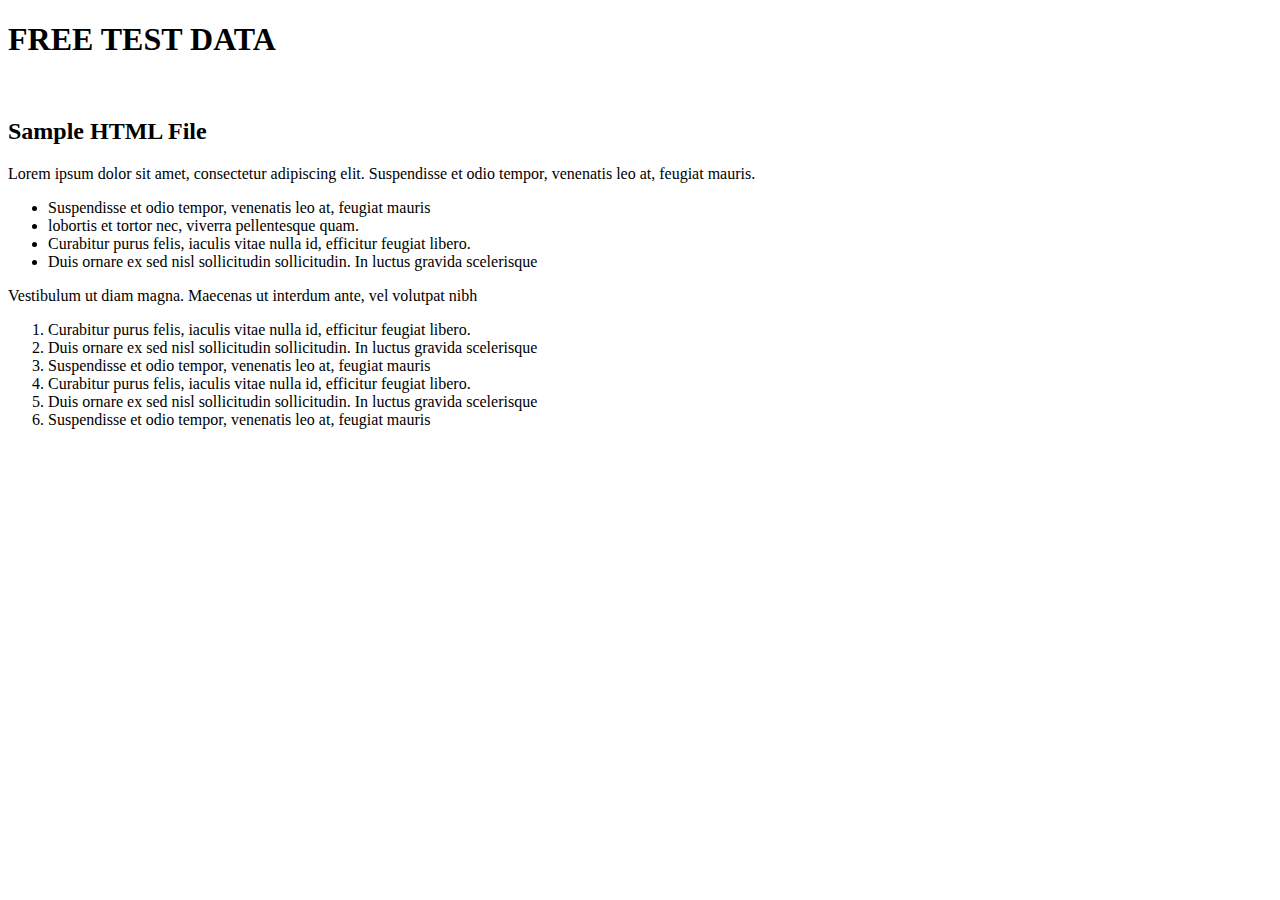
==== index.html @ 0b4f80ca "Add files via upload" ====
<!DOCTYPE html>
<html lang="en">
<head>
<meta charset="UTF-8">
<meta http-equiv="X-UA-Compatible" content="IE=edge">
<meta name="viewport" content="width=device-width, initial-scale=1.0">
<title>PTP Sample file for testing</title>
<META NAME="robots" CONTENT="noindex,nofollow">
</head>
<body>
<h1>FREE TEST DATA</h1>
<br>
<h2>Sample HTML File</h2>
<p>Lorem ipsum dolor sit amet, consectetur adipiscing elit. Suspendisse et odio tempor, venenatis leo at, feugiat mauris.</p>
<ul>
<li>Suspendisse et odio tempor, venenatis leo at, feugiat mauris</li>
<li>lobortis et tortor nec, viverra pellentesque quam. </li>
<li>Curabitur purus felis, iaculis vitae nulla id, efficitur feugiat libero.</li>
<li>Duis ornare ex sed nisl sollicitudin sollicitudin. In luctus gravida scelerisque</li>
</ul>
<p>Vestibulum ut diam magna. Maecenas ut interdum ante, vel volutpat nibh</p>
<ol>
<li>Curabitur purus felis, iaculis vitae nulla id, efficitur feugiat libero.</li>
<li>Duis ornare ex sed nisl sollicitudin sollicitudin. In luctus gravida scelerisque</li>
<li>Suspendisse et odio tempor, venenatis leo at, feugiat mauris</li>
<li>Curabitur purus felis, iaculis vitae nulla id, efficitur feugiat libero.</li>
<li>Duis ornare ex sed nisl sollicitudin sollicitudin. In luctus gravida scelerisque</li>
<li>Suspendisse et odio tempor, venenatis leo at, feugiat mauris</li>
</ol>
</body>
</html>
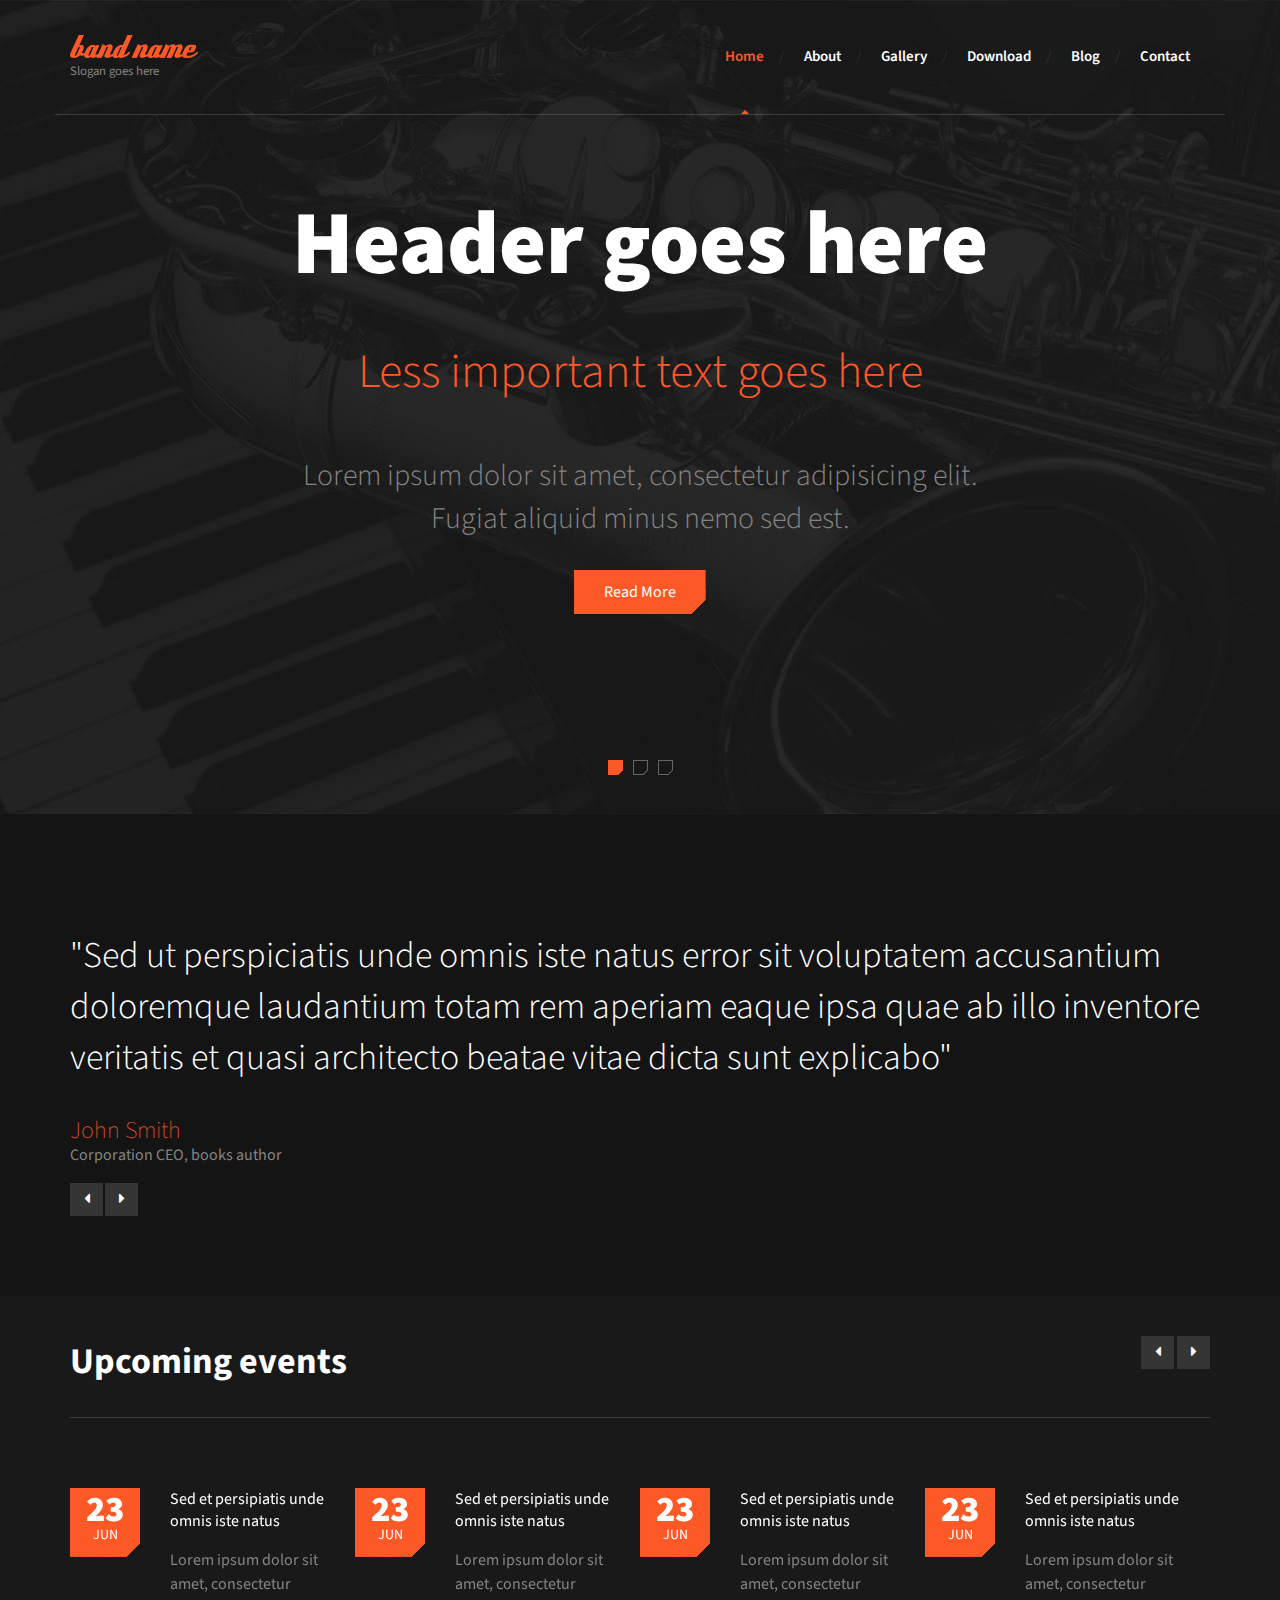
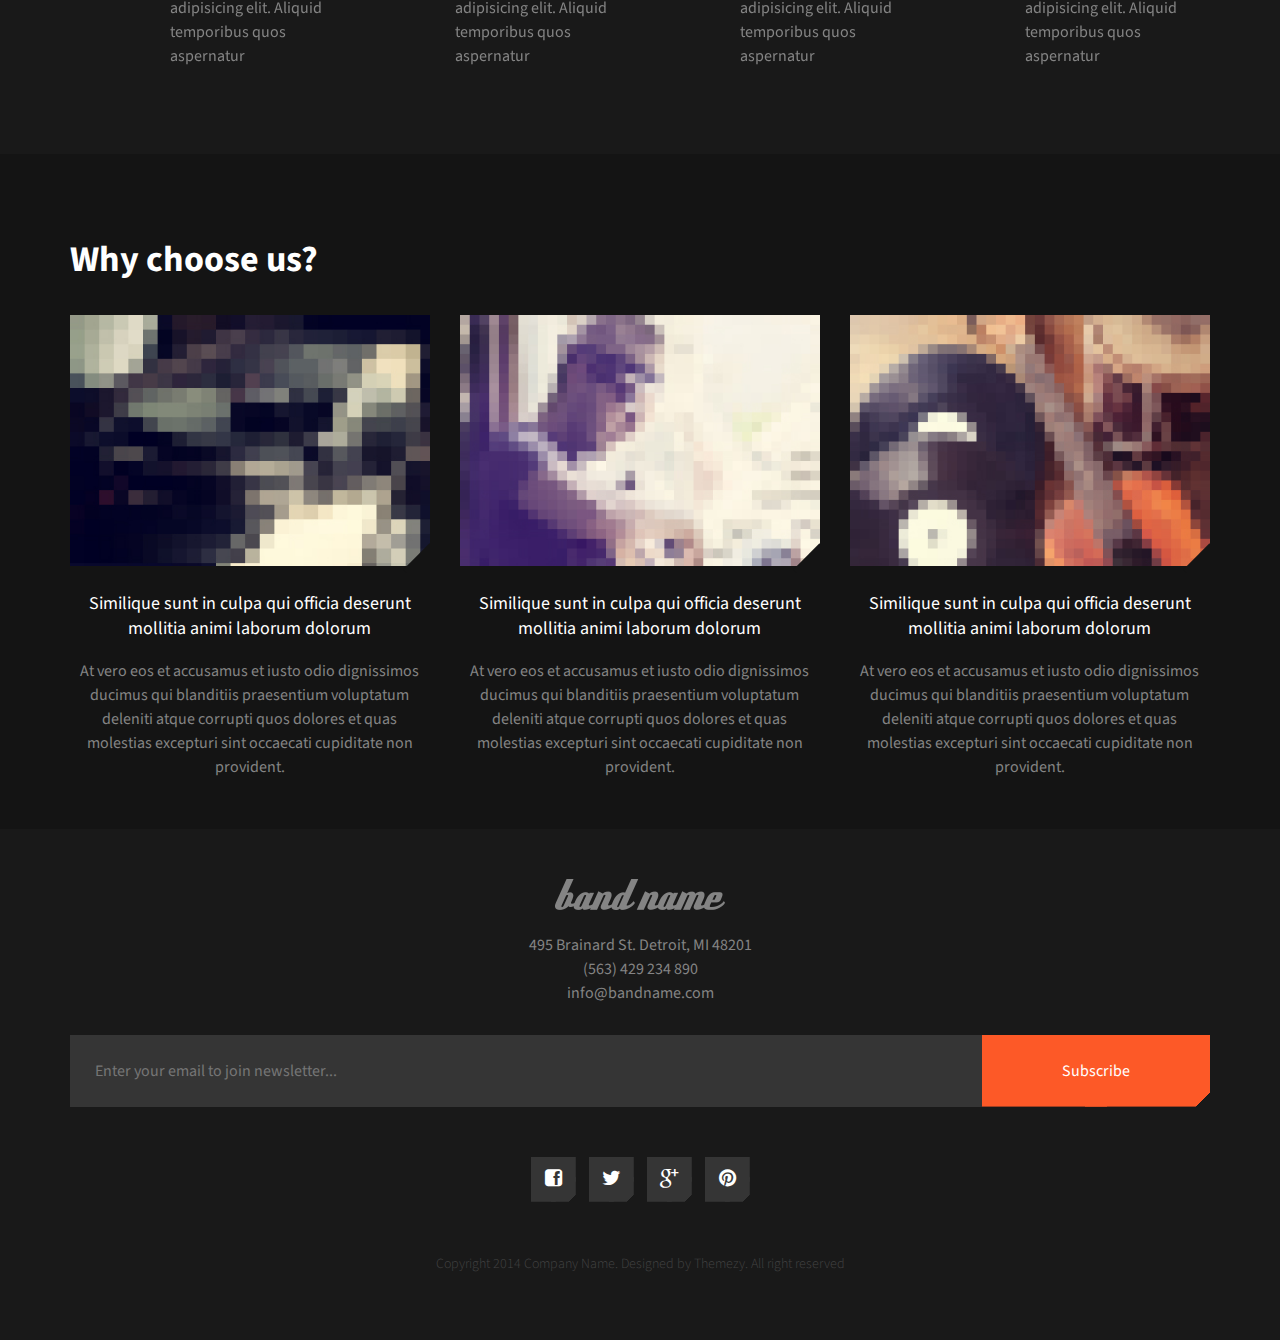
==== commit 22dd8771: "New upload" ====
--- a/index.html
+++ b/index.html
@@ -1,31 +1,240 @@
-<!DOCTYPE html>
-<html lang="en">
-<head>
-<meta charset="UTF-8">
-<meta http-equiv="X-UA-Compatible" content="IE=edge">
-<meta name="viewport" content="width=device-width, initial-scale=1.0">
-<title>PTP Sample file for testing</title>
-<META NAME="robots" CONTENT="noindex,nofollow">
-</head>
-<body>
-<h1>FREE TEST DATA</h1>
-<br>
-<h2>Sample HTML File</h2>
-<p>Lorem ipsum dolor sit amet, consectetur adipiscing elit. Suspendisse et odio tempor, venenatis leo at, feugiat mauris.</p>
-<ul>
-<li>Suspendisse et odio tempor, venenatis leo at, feugiat mauris</li>
-<li>lobortis et tortor nec, viverra pellentesque quam. </li>
-<li>Curabitur purus felis, iaculis vitae nulla id, efficitur feugiat libero.</li>
-<li>Duis ornare ex sed nisl sollicitudin sollicitudin. In luctus gravida scelerisque</li>
-</ul>
-<p>Vestibulum ut diam magna. Maecenas ut interdum ante, vel volutpat nibh</p>
-<ol>
-<li>Curabitur purus felis, iaculis vitae nulla id, efficitur feugiat libero.</li>
-<li>Duis ornare ex sed nisl sollicitudin sollicitudin. In luctus gravida scelerisque</li>
-<li>Suspendisse et odio tempor, venenatis leo at, feugiat mauris</li>
-<li>Curabitur purus felis, iaculis vitae nulla id, efficitur feugiat libero.</li>
-<li>Duis ornare ex sed nisl sollicitudin sollicitudin. In luctus gravida scelerisque</li>
-<li>Suspendisse et odio tempor, venenatis leo at, feugiat mauris</li>
-</ol>
-</body>
+<!DOCTYPE html>
+<html lang="en">
+	<head>
+		<meta charset="UTF-8">
+		<meta http-equiv="X-UA-Compatible" content="IE=edge">
+		<meta name="viewport" content="width=device-width, initial-scale=1.0,maximum-scale=1">
+		
+		<title>Band Template</title>
+		<!-- Loading third party fonts -->
+		<link href="http://fonts.googleapis.com/css?family=Source+Sans+Pro:300,400,600,700,900" rel="stylesheet" type="text/css">
+		<link href="fonts/font-awesome.min.css" rel="stylesheet" type="text/css">
+		<!-- Loading main css file -->
+		<link rel="stylesheet" href="style.css">
+		
+		<!--[if lt IE 9]>
+		<script src="js/ie-support/html5.js"></script>
+		<script src="js/ie-support/respond.js"></script>
+		<![endif]-->
+
+	</head>
+
+	<body class="header-collapse">
+		
+		<div id="site-content">
+			<header class="site-header">
+				<div class="container">
+					<a href="index.html" id="branding">
+						<img src="dummy/logo.png" alt="Site Title">
+						<small class="site-description">Slogan goes here</small>
+					</a> <!-- #branding -->
+					
+					<nav class="main-navigation">
+						<button type="button" class="toggle-menu"><i class="fa fa-bars"></i></button>
+						<ul class="menu">
+							<li class="menu-item current-menu-item"><a href="index.html">Home</a></li>
+							<li class="menu-item"><a href="about.html">About</a></li>
+							<li class="menu-item"><a href="gallery.html">Gallery</a></li>
+							<li class="menu-item"><a href="download.html">Download</a></li>
+							<li class="menu-item"><a href="blog.html">Blog</a></li>
+							<li class="menu-item"><a href="contact.html">Contact</a></li>
+						</ul> <!-- .menu -->
+					</nav> <!-- .main-navigation -->
+					<div class="mobile-menu"></div>
+				</div>
+			</header> <!-- .site-header -->
+			
+			<div class="hero">
+				<div class="slider">
+					<ul class="slides">
+						<li class="lazy-bg" data-background="dummy/slide-1.jpg">
+							<div class="container">
+								<h2 class="slide-title">Header goes here</h2>
+								<h3 class="slide-subtitle">Less important text goes here</h3>
+								<p class="slide-desc">Lorem ipsum dolor sit amet, consectetur adipisicing elit. <br>Fugiat aliquid minus nemo sed est.</p>
+
+								<a href="#" class="button cut-corner">Read More</a>
+							</div>
+						</li>
+						<li class="lazy-bg" data-background="dummy/slide-2.jpg">
+							<div class="container">
+									<h2 class="slide-title">Header goes here</h2>
+									<h3 class="slide-subtitle">Less important text goes here</h3>
+									<p class="slide-desc">Lorem ipsum dolor sit amet, consectetur adipisicing elit. <br>Fugiat aliquid minus nemo sed est.</p>
+
+									<a href="#" class="button cut-corner">Read More</a>
+							</div>
+						</li>
+						<li class="lazy-bg" data-background="dummy/slide-3.jpg">
+							<div class="container">
+									<h2 class="slide-title">Header goes here</h2>
+									<h3 class="slide-subtitle">Less important text goes here</h3>
+									<p class="slide-desc">Lorem ipsum dolor sit amet, consectetur adipisicing elit. <br>Fugiat aliquid minus nemo sed est.</p>
+
+									<a href="#" class="button cut-corner">Read More</a>
+							</div>
+						</li>
+					</ul>
+				</div>
+			</div>
+			
+			<main class="main-content">
+				<div class="fullwidth-block testimonial-section">
+					<div class="container">
+						<div class="quote-slider">
+							<ul class="slides">
+								<li>
+									<blockquote>
+										<p>"Sed ut perspiciatis unde omnis iste natus error sit voluptatem accusantium doloremque laudantium totam rem aperiam eaque ipsa quae ab illo inventore veritatis et quasi architecto beatae vitae dicta sunt explicabo"</p>
+										<cite>John Smith</cite>
+										<span>Corporation CEO, books author</span>
+									</blockquote>
+								</li>
+								<li>
+									<blockquote>
+										<p>"Iste natus error sit voluptatem accusantium doloremque laudantium totam rem aperiam eaque ipsa quae ab illo inventore veritatis et quasi architecto beatae vitae dicta sunt explicabo"</p>
+										<cite>John Smith</cite>
+										<span>Corporation CEO, books author</span>
+									</blockquote>
+								</li>
+							</ul>
+						</div>
+					</div>
+				</div> <!-- .testimonial-section -->
+
+				<div class="fullwidth-block upcoming-event-section" data-bg-color="#191919">
+					<div class="container">
+						<header class="section-header">
+							<h2 class="section-title">Upcoming events</h2>
+
+							<div class="event-nav">
+								<a class="prev" id="event-prev" href="#"><i class="fa fa-caret-left"></i></a>
+	    						<a class="next" id="event-next" href="#"><i class="fa fa-caret-right"></i></a>
+							</div> <!-- .event-nav -->
+
+						</header> <!-- .section-header -->
+						<div class="event-carousel">
+							
+							<div class="event">
+								<div class="entry-date">
+									<div class="date">23</div>
+									<span class="month">Jun</span>
+								</div>
+								<h2 class="entry-title"><a href="#">Sed et persipiatis unde omnis iste natus</a></h2>
+								<p>Lorem ipsum dolor sit amet, consectetur adipisicing elit. Aliquid temporibus quos aspernatur</p>
+							</div> <!-- .event -->
+							
+							
+							<div class="event">
+								<div class="entry-date">
+									<div class="date">23</div>
+									<span class="month">Jun</span>
+								</div>
+								<h2 class="entry-title"><a href="#">Sed et persipiatis unde omnis iste natus</a></h2>
+								<p>Lorem ipsum dolor sit amet, consectetur adipisicing elit. Aliquid temporibus quos aspernatur</p>
+							</div> <!-- .event -->
+							
+							
+							<div class="event">
+								<div class="entry-date">
+									<div class="date">23</div>
+									<span class="month">Jun</span>
+								</div>
+								<h2 class="entry-title"><a href="#">Sed et persipiatis unde omnis iste natus</a></h2>
+								<p>Lorem ipsum dolor sit amet, consectetur adipisicing elit. Aliquid temporibus quos aspernatur</p>
+							</div> <!-- .event -->
+							
+							
+							<div class="event">
+								<div class="entry-date">
+									<div class="date">23</div>
+									<span class="month">Jun</span>
+								</div>
+								<h2 class="entry-title"><a href="#">Sed et persipiatis unde omnis iste natus</a></h2>
+								<p>Lorem ipsum dolor sit amet, consectetur adipisicing elit. Aliquid temporibus quos aspernatur </p>
+							</div> <!-- .event -->
+							
+							
+							<div class="event">
+								<div class="entry-date">
+									<div class="date">23</div>
+									<span class="month">Jun</span>
+								</div>
+								<h2 class="entry-title"><a href="#">Sed et persipiatis unde omnis iste natus</a></h2>
+								<p>Lorem ipsum dolor sit amet, consectetur adipisicing elit. Aliquid temporibus quos aspernatur </p>
+							</div> <!-- .event -->
+							
+						</div> <!-- .event-carousel -->
+					</div> <!-- .container -->
+				</div> <!-- .upcoming-event-section -->
+
+				<div class="fullwidth-block why-chooseus-section">
+					<div class="container">
+						<h2 class="section-title">Why choose us?</h2>
+
+						<div class="row">
+							<div class="col-md-4">
+								<div class="feature">
+									<figure class="cut-corner">
+										<img src="dummy/medium-image-1.jpg" alt="">
+									</figure>
+									<h3 class="feature-title">Similique sunt in culpa qui officia deserunt mollitia animi laborum dolorum</h3>
+									<p>At vero eos et accusamus et iusto odio dignissimos ducimus qui blanditiis praesentium voluptatum deleniti atque corrupti quos dolores et quas molestias excepturi sint occaecati cupiditate non provident.</p>
+								</div> <!-- .feature -->
+							</div>
+							<div class="col-md-4">
+								<div class="feature">
+									<figure class="cut-corner">
+										<img src="dummy/medium-image-2.jpg" alt="">
+									</figure>
+									<h3 class="feature-title">Similique sunt in culpa qui officia deserunt mollitia animi laborum dolorum</h3>
+									<p>At vero eos et accusamus et iusto odio dignissimos ducimus qui blanditiis praesentium voluptatum deleniti atque corrupti quos dolores et quas molestias excepturi sint occaecati cupiditate non provident.</p>
+								</div> <!-- .feature -->
+							</div>
+							<div class="col-md-4">
+								<div class="feature">
+									<figure class="cut-corner">
+										<img src="dummy/medium-image-3.jpg" alt="">
+									</figure>
+									<h3 class="feature-title">Similique sunt in culpa qui officia deserunt mollitia animi laborum dolorum</h3>
+									<p>At vero eos et accusamus et iusto odio dignissimos ducimus qui blanditiis praesentium voluptatum deleniti atque corrupti quos dolores et quas molestias excepturi sint occaecati cupiditate non provident.</p>
+								</div> <!-- .feature -->
+							</div>
+						</div>
+					</div> <!-- .container -->
+				</div> <!-- .why-chooseus-section -->
+			</main> <!-- .main-content -->
+
+			<footer class="site-footer">
+				<div class="container">
+					<img src="dummy/logo-footer.png" alt="Site Name">
+					
+					<address>
+						<p>495 Brainard St. Detroit, MI 48201 <br><a href="tel:354543543">(563) 429 234 890</a> <br> <a href="mailto:info@bandname.com">info@bandname.com</a></p> 
+					</address> 
+					
+					<form action="#" class="newsletter-form">
+						<input type="email" placeholder="Enter your email to join newsletter...">
+						<input type="submit" class="button cut-corner" value="Subscribe">
+					</form> <!-- .newsletter-form -->
+					
+					<div class="social-links">
+						<a href="#"><i class="fa fa-facebook-square"></i></a>
+						<a href="#"><i class="fa fa-twitter"></i></a>
+						<a href="#"><i class="fa fa-google-plus"></i></a>
+						<a href="#"><i class="fa fa-pinterest"></i></a>
+					</div> <!-- .social-links -->
+					
+					<p class="copy">Copyright 2014 Company Name. Designed by Themezy. All right reserved</p>
+				</div>
+			</footer> <!-- .site-footer -->
+
+		</div> <!-- #site-content -->
+
+		<script src="js/jquery-1.11.1.min.js"></script>		
+		<script src="js/plugins.js"></script>
+		<script src="js/app.js"></script>
+		
+	</body>
+
 </html>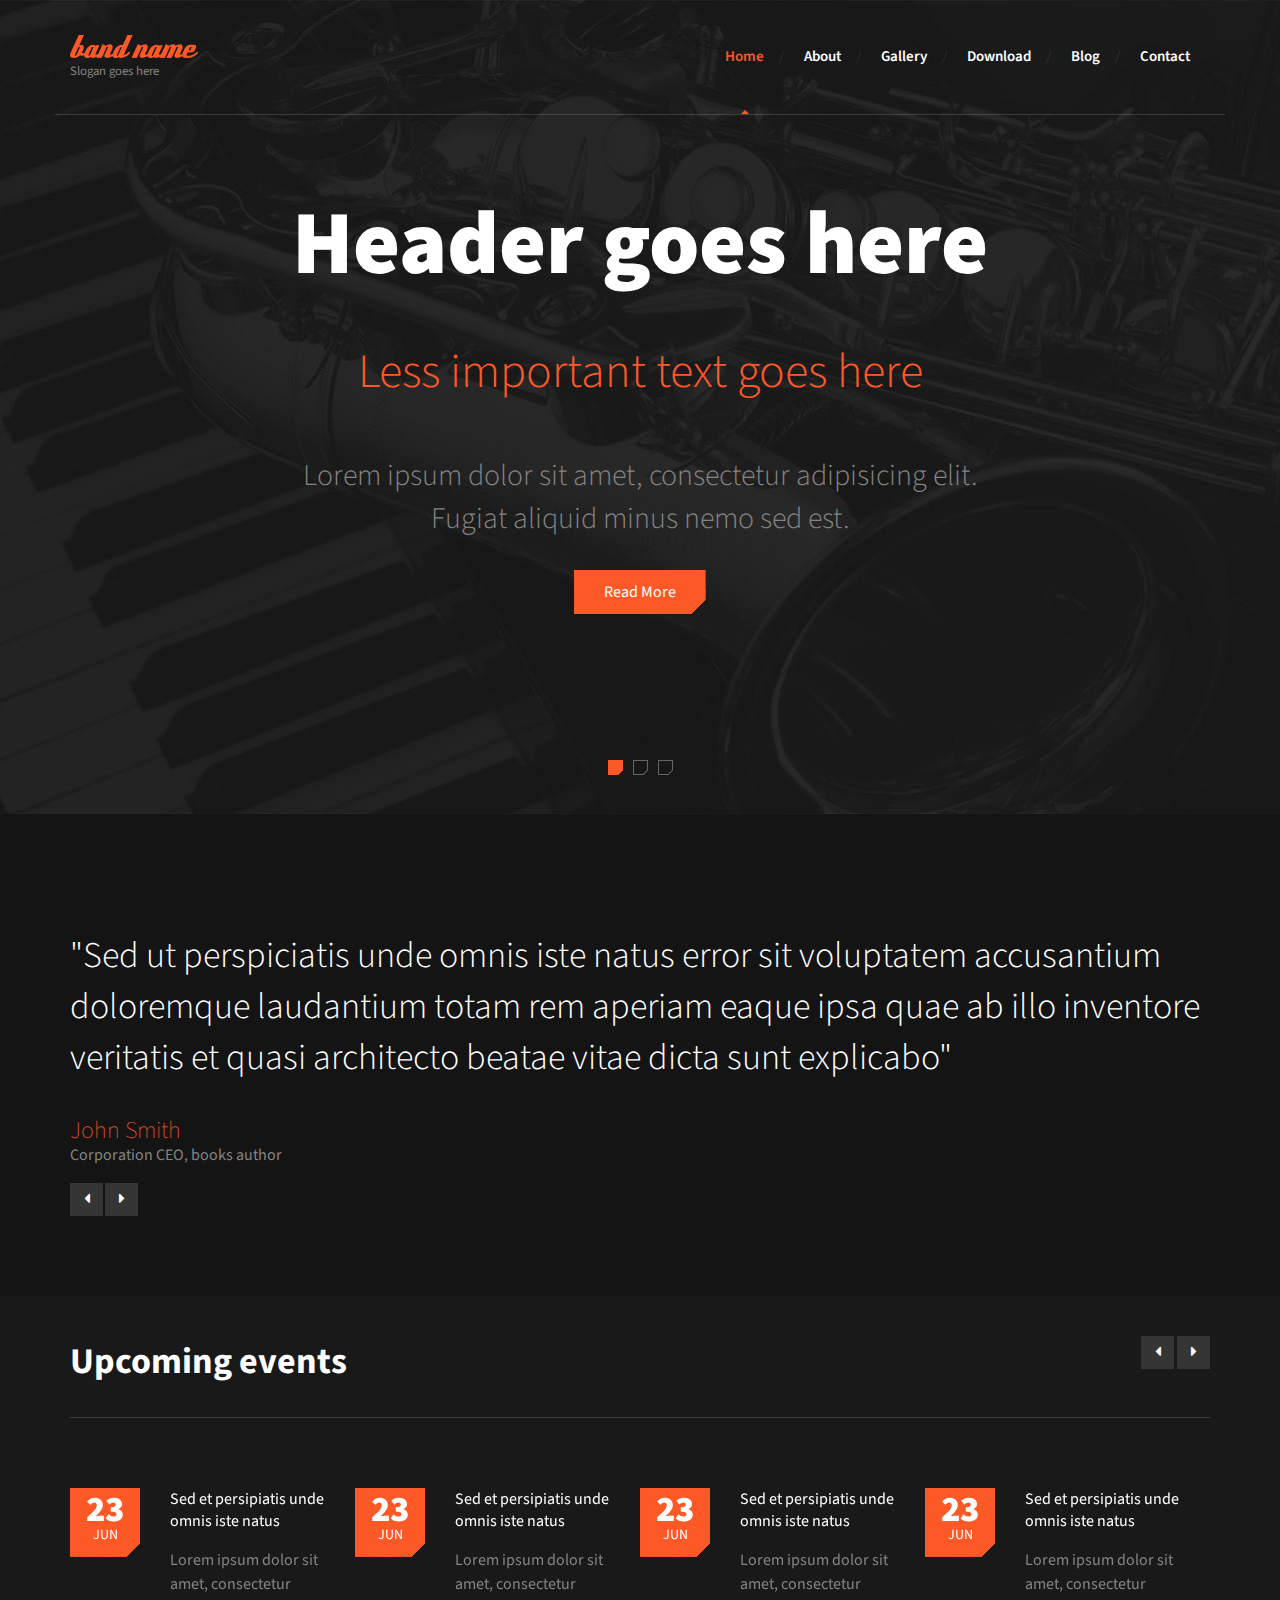
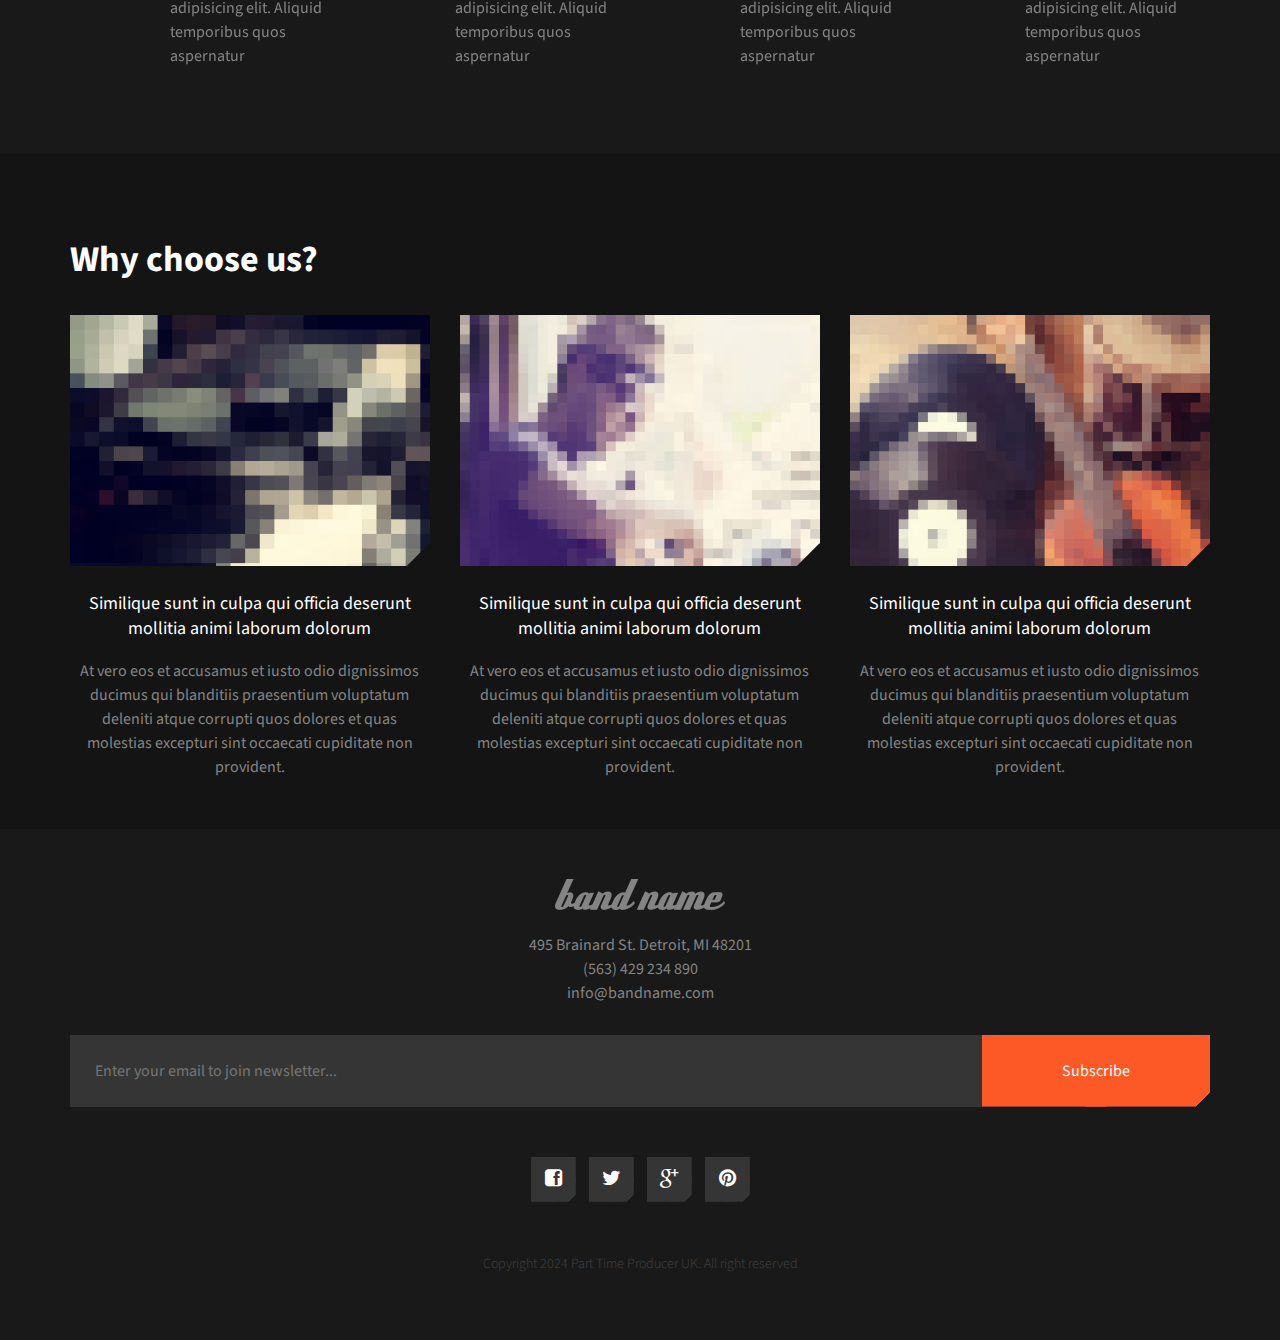
==== commit 88d79380: "footer" ====
--- a/index.html
+++ b/index.html
@@ -225,7 +225,7 @@
 						<a href="#"><i class="fa fa-pinterest"></i></a>
 					</div> <!-- .social-links -->
 					
-					<p class="copy">Copyright 2014 Company Name. Designed by Themezy. All right reserved</p>
+					<p class="copy">Copyright 2024 Part Time Producer UK. All right reserved</p>
 				</div>
 			</footer> <!-- .site-footer -->
 
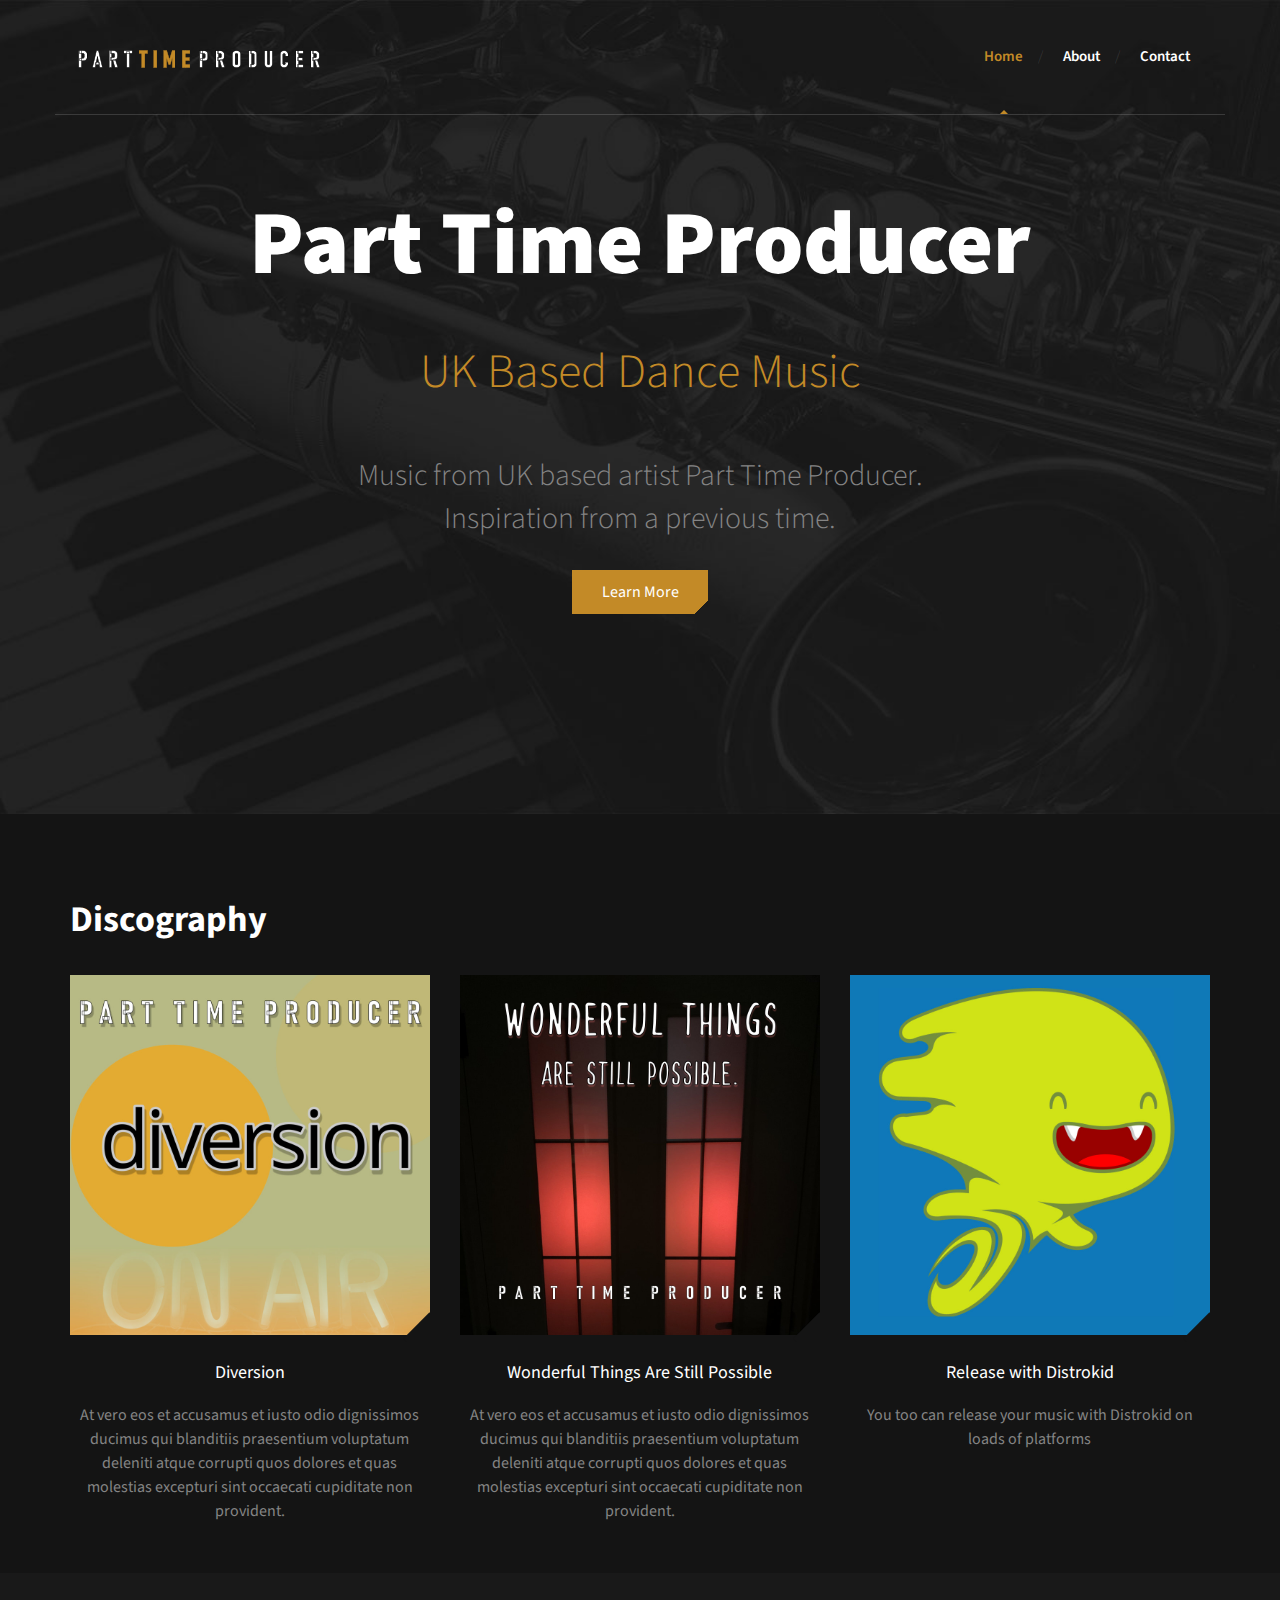
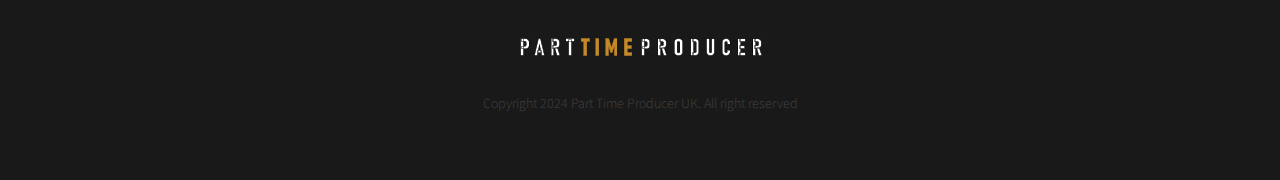
==== commit 628f84f5: "new page on home" ====
--- a/index.html
+++ b/index.html
@@ -26,7 +26,7 @@
 				<div class="container">
 					<a href="index.html" id="branding">
 						<img src="dummy/logo.png" alt="Site Title">
-						<small class="site-description">Slogan goes here</small>
+						<!-- removed <small class="site-description">Slogan goes here</small> -->
 					</a> <!-- #branding -->
 					
 					<nav class="main-navigation">
@@ -34,9 +34,6 @@
 						<ul class="menu">
 							<li class="menu-item current-menu-item"><a href="index.html">Home</a></li>
 							<li class="menu-item"><a href="about.html">About</a></li>
-							<li class="menu-item"><a href="gallery.html">Gallery</a></li>
-							<li class="menu-item"><a href="download.html">Download</a></li>
-							<li class="menu-item"><a href="blog.html">Blog</a></li>
 							<li class="menu-item"><a href="contact.html">Contact</a></li>
 						</ul> <!-- .menu -->
 					</nav> <!-- .main-navigation -->
@@ -49,157 +46,52 @@
 					<ul class="slides">
 						<li class="lazy-bg" data-background="dummy/slide-1.jpg">
 							<div class="container">
-								<h2 class="slide-title">Header goes here</h2>
-								<h3 class="slide-subtitle">Less important text goes here</h3>
-								<p class="slide-desc">Lorem ipsum dolor sit amet, consectetur adipisicing elit. <br>Fugiat aliquid minus nemo sed est.</p>
+								<h2 class="slide-title">Part Time Producer</h2>
+								<h3 class="slide-subtitle">UK Based Dance Music</h3>
+								<p class="slide-desc">Music from UK based artist Part Time Producer. <br>Inspiration from a previous time.</p>
 
-								<a href="#" class="button cut-corner">Read More</a>
-							</div>
-						</li>
-						<li class="lazy-bg" data-background="dummy/slide-2.jpg">
-							<div class="container">
-									<h2 class="slide-title">Header goes here</h2>
-									<h3 class="slide-subtitle">Less important text goes here</h3>
-									<p class="slide-desc">Lorem ipsum dolor sit amet, consectetur adipisicing elit. <br>Fugiat aliquid minus nemo sed est.</p>
-
-									<a href="#" class="button cut-corner">Read More</a>
-							</div>
-						</li>
-						<li class="lazy-bg" data-background="dummy/slide-3.jpg">
-							<div class="container">
-									<h2 class="slide-title">Header goes here</h2>
-									<h3 class="slide-subtitle">Less important text goes here</h3>
-									<p class="slide-desc">Lorem ipsum dolor sit amet, consectetur adipisicing elit. <br>Fugiat aliquid minus nemo sed est.</p>
-
-									<a href="#" class="button cut-corner">Read More</a>
+								<a href="about.html" class="button cut-corner">Learn More</a>
 							</div>
 						</li>
 					</ul>
 				</div>
 			</div>
 			
-			<main class="main-content">
-				<div class="fullwidth-block testimonial-section">
-					<div class="container">
-						<div class="quote-slider">
-							<ul class="slides">
-								<li>
-									<blockquote>
-										<p>"Sed ut perspiciatis unde omnis iste natus error sit voluptatem accusantium doloremque laudantium totam rem aperiam eaque ipsa quae ab illo inventore veritatis et quasi architecto beatae vitae dicta sunt explicabo"</p>
-										<cite>John Smith</cite>
-										<span>Corporation CEO, books author</span>
-									</blockquote>
-								</li>
-								<li>
-									<blockquote>
-										<p>"Iste natus error sit voluptatem accusantium doloremque laudantium totam rem aperiam eaque ipsa quae ab illo inventore veritatis et quasi architecto beatae vitae dicta sunt explicabo"</p>
-										<cite>John Smith</cite>
-										<span>Corporation CEO, books author</span>
-									</blockquote>
-								</li>
-							</ul>
-						</div>
-					</div>
-				</div> <!-- .testimonial-section -->
-
-				<div class="fullwidth-block upcoming-event-section" data-bg-color="#191919">
-					<div class="container">
-						<header class="section-header">
-							<h2 class="section-title">Upcoming events</h2>
-
-							<div class="event-nav">
-								<a class="prev" id="event-prev" href="#"><i class="fa fa-caret-left"></i></a>
-	    						<a class="next" id="event-next" href="#"><i class="fa fa-caret-right"></i></a>
-							</div> <!-- .event-nav -->
-
-						</header> <!-- .section-header -->
-						<div class="event-carousel">
-							
-							<div class="event">
-								<div class="entry-date">
-									<div class="date">23</div>
-									<span class="month">Jun</span>
-								</div>
-								<h2 class="entry-title"><a href="#">Sed et persipiatis unde omnis iste natus</a></h2>
-								<p>Lorem ipsum dolor sit amet, consectetur adipisicing elit. Aliquid temporibus quos aspernatur</p>
-							</div> <!-- .event -->
-							
-							
-							<div class="event">
-								<div class="entry-date">
-									<div class="date">23</div>
-									<span class="month">Jun</span>
-								</div>
-								<h2 class="entry-title"><a href="#">Sed et persipiatis unde omnis iste natus</a></h2>
-								<p>Lorem ipsum dolor sit amet, consectetur adipisicing elit. Aliquid temporibus quos aspernatur</p>
-							</div> <!-- .event -->
-							
-							
-							<div class="event">
-								<div class="entry-date">
-									<div class="date">23</div>
-									<span class="month">Jun</span>
-								</div>
-								<h2 class="entry-title"><a href="#">Sed et persipiatis unde omnis iste natus</a></h2>
-								<p>Lorem ipsum dolor sit amet, consectetur adipisicing elit. Aliquid temporibus quos aspernatur</p>
-							</div> <!-- .event -->
-							
-							
-							<div class="event">
-								<div class="entry-date">
-									<div class="date">23</div>
-									<span class="month">Jun</span>
-								</div>
-								<h2 class="entry-title"><a href="#">Sed et persipiatis unde omnis iste natus</a></h2>
-								<p>Lorem ipsum dolor sit amet, consectetur adipisicing elit. Aliquid temporibus quos aspernatur </p>
-							</div> <!-- .event -->
-							
-							
-							<div class="event">
-								<div class="entry-date">
-									<div class="date">23</div>
-									<span class="month">Jun</span>
-								</div>
-								<h2 class="entry-title"><a href="#">Sed et persipiatis unde omnis iste natus</a></h2>
-								<p>Lorem ipsum dolor sit amet, consectetur adipisicing elit. Aliquid temporibus quos aspernatur </p>
-							</div> <!-- .event -->
-							
-						</div> <!-- .event-carousel -->
-					</div> <!-- .container -->
-				</div> <!-- .upcoming-event-section -->
+			<main class="main-content">		
 
 				<div class="fullwidth-block why-chooseus-section">
 					<div class="container">
-						<h2 class="section-title">Why choose us?</h2>
+						<h2 class="section-title">Discography</h2>
 
 						<div class="row">
 							<div class="col-md-4">
 								<div class="feature">
 									<figure class="cut-corner">
-										<img src="dummy/medium-image-1.jpg" alt="">
+										<a href="https://distrokid.com/hyperfollow/parttimeproducer1/diversion" target="_blank"><img src="images/Diversion1000x1000.jpg" alt="Part Time Producer Diversion album cover"></a>
 									</figure>
-									<h3 class="feature-title">Similique sunt in culpa qui officia deserunt mollitia animi laborum dolorum</h3>
+									<h3 class="feature-title">Diversion</h3>
 									<p>At vero eos et accusamus et iusto odio dignissimos ducimus qui blanditiis praesentium voluptatum deleniti atque corrupti quos dolores et quas molestias excepturi sint occaecati cupiditate non provident.</p>
 								</div> <!-- .feature -->
 							</div>
 							<div class="col-md-4">
 								<div class="feature">
 									<figure class="cut-corner">
-										<img src="dummy/medium-image-2.jpg" alt="">
+										<a href="https://distrokid.com/hyperfollow/parttimeproducer1/wonderful-things-are-still-possible" target="_blank"><img src="images/WTASP-Artwork1000x1000.jpg" alt="Part Time Producer Wonderful Things Are Still Possible album cover"></a>
 									</figure>
-									<h3 class="feature-title">Similique sunt in culpa qui officia deserunt mollitia animi laborum dolorum</h3>
+									<h3 class="feature-title">Wonderful Things Are Still Possible</h3>
 									<p>At vero eos et accusamus et iusto odio dignissimos ducimus qui blanditiis praesentium voluptatum deleniti atque corrupti quos dolores et quas molestias excepturi sint occaecati cupiditate non provident.</p>
 								</div> <!-- .feature -->
 							</div>
 							<div class="col-md-4">
 								<div class="feature">
 									<figure class="cut-corner">
-										<img src="dummy/medium-image-3.jpg" alt="">
+										<a href="https://distrokid.com/vip/seven/3966214" target="_blank"><img src="images/distrokid-logo1000x1000.jpg" alt="Earn money with Distrokid"></a>
 									</figure>
-									<h3 class="feature-title">Similique sunt in culpa qui officia deserunt mollitia animi laborum dolorum</h3>
-									<p>At vero eos et accusamus et iusto odio dignissimos ducimus qui blanditiis praesentium voluptatum deleniti atque corrupti quos dolores et quas molestias excepturi sint occaecati cupiditate non provident.</p>
+									<h3 class="feature-title">Release with Distrokid</h3>
+									<p>You too can release your music with Distrokid on loads of platforms</p>
 								</div> <!-- .feature -->
 							</div>
+
 						</div>
 					</div> <!-- .container -->
 				</div> <!-- .why-chooseus-section -->
@@ -207,24 +99,8 @@
 
 			<footer class="site-footer">
 				<div class="container">
-					<img src="dummy/logo-footer.png" alt="Site Name">
-					
-					<address>
-						<p>495 Brainard St. Detroit, MI 48201 <br><a href="tel:354543543">(563) 429 234 890</a> <br> <a href="mailto:info@bandname.com">info@bandname.com</a></p> 
-					</address> 
-					
-					<form action="#" class="newsletter-form">
-						<input type="email" placeholder="Enter your email to join newsletter...">
-						<input type="submit" class="button cut-corner" value="Subscribe">
-					</form> <!-- .newsletter-form -->
-					
-					<div class="social-links">
-						<a href="#"><i class="fa fa-facebook-square"></i></a>
-						<a href="#"><i class="fa fa-twitter"></i></a>
-						<a href="#"><i class="fa fa-google-plus"></i></a>
-						<a href="#"><i class="fa fa-pinterest"></i></a>
-					</div> <!-- .social-links -->
-					
+					<img src="dummy/logo.png" alt="Part Time Producer">
+								
 					<p class="copy">Copyright 2024 Part Time Producer UK. All right reserved</p>
 				</div>
 			</footer> <!-- .site-footer -->
